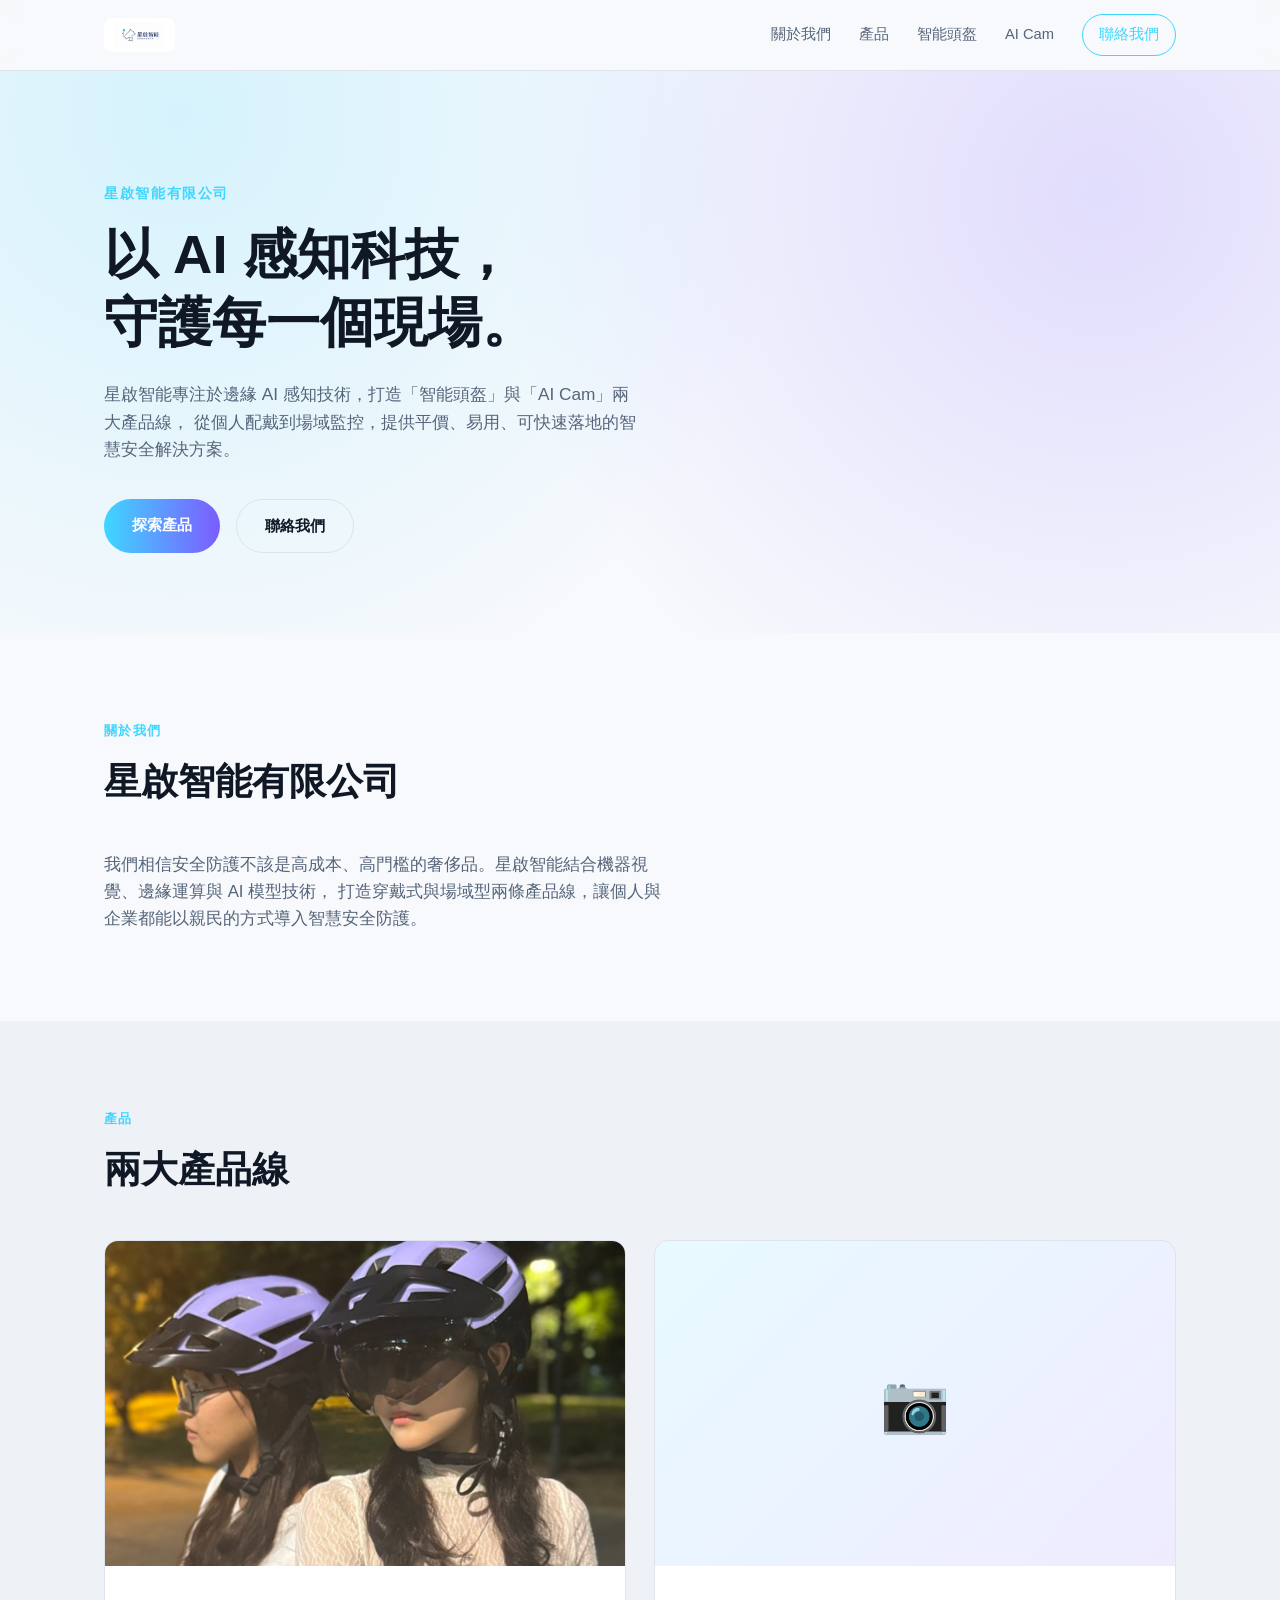
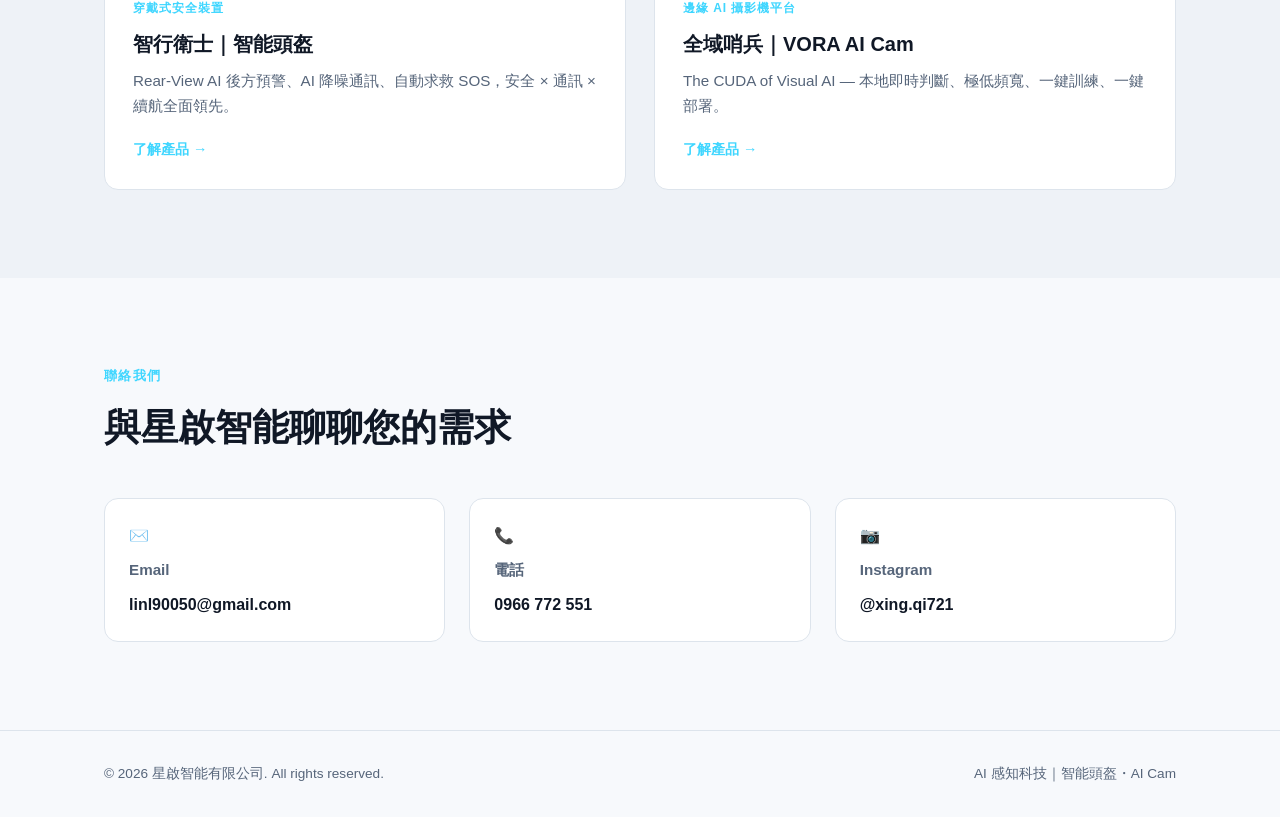
==== index.html @ 35f82ca1 "Replace text brand with company logo image in nav" ====
<!DOCTYPE html>
<html lang="zh-Hant">
<head>
<meta charset="UTF-8">
<meta name="viewport" content="width=device-width, initial-scale=1.0">
<title>星啟智能有限公司｜AI 感知科技</title>
<meta name="description" content="星啟智能有限公司 — 以邊緣 AI 感知科技，打造智能頭盔與 AI Cam 兩大產品線，守護人員安全與場域安全。">
<link rel="icon" href="data:image/svg+xml,<svg xmlns=%22http://www.w3.org/2000/svg%22 viewBox=%220 0 100 100%22><text y=%22.9em%22 font-size=%2290%22>✨</text></svg>">
<link rel="stylesheet" href="css/style.css">
</head>
<body>

<header class="nav" id="nav">
  <div class="nav-inner">
    <a href="#top" class="brand"><img src="img/brand/logo.png" alt="星啟智能有限公司"></a>
    <nav class="nav-links" id="navLinks">
      <a href="#about">關於我們</a>
      <a href="#products">產品</a>
      <a href="products/helmet.html">智能頭盔</a>
      <a href="products/aicam.html">AI Cam</a>
      <a href="#contact" class="cta-link">聯絡我們</a>
    </nav>
    <button class="nav-toggle" id="navToggle" aria-label="開啟選單">
      <span></span><span></span><span></span>
    </button>
  </div>
</header>

<main id="top">

  <section class="hero">
    <div class="hero-bg" aria-hidden="true"></div>
    <div class="container hero-inner">
      <p class="eyebrow">星啟智能有限公司</p>
      <h1>以 AI 感知科技，<br>守護每一個現場。</h1>
      <p class="hero-sub">星啟智能專注於邊緣 AI 感知技術，打造「智能頭盔」與「AI Cam」兩大產品線，
        從個人配戴到場域監控，提供平價、易用、可快速落地的智慧安全解決方案。</p>
      <div class="hero-cta">
        <a href="#products" class="btn btn-primary">探索產品</a>
        <a href="#contact" class="btn btn-ghost">聯絡我們</a>
      </div>
    </div>
  </section>

  <section id="about" class="section">
    <div class="container">
      <p class="section-label">關於我們</p>
      <h2>星啟智能有限公司</h2>
      <p style="color:var(--text-dim); max-width:60ch; font-size:1.05rem;">
        我們相信安全防護不該是高成本、高門檻的奢侈品。星啟智能結合機器視覺、邊緣運算與 AI 模型技術，
        打造穿戴式與場域型兩條產品線，讓個人與企業都能以親民的方式導入智慧安全防護。
      </p>
    </div>
  </section>

  <section id="products" class="section section-alt">
    <div class="container">
      <p class="section-label">產品</p>
      <h2>兩大產品線</h2>
      <div class="product-grid">
        <a href="products/helmet.html" class="product-card">
          <div class="product-media">
            <img src="img/helmet/helmet-card.jpg" alt="智行衛士智能頭盔實拍照片" loading="lazy">
          </div>
          <div class="product-body">
            <span class="product-tag">穿戴式安全裝置</span>
            <h3>智行衛士｜智能頭盔</h3>
            <p>Rear-View AI 後方預警、AI 降噪通訊、自動求救 SOS，安全 × 通訊 × 續航全面領先。</p>
            <span class="product-link">了解產品</span>
          </div>
        </a>
        <a href="products/aicam.html" class="product-card">
          <div class="product-media" aria-hidden="true">📷</div>
          <div class="product-body">
            <span class="product-tag">邊緣 AI 攝影機平台</span>
            <h3>全域哨兵｜VORA AI Cam</h3>
            <p>The CUDA of Visual AI — 本地即時判斷、極低頻寬、一鍵訓練、一鍵部署。</p>
            <span class="product-link">了解產品</span>
          </div>
        </a>
      </div>
    </div>
  </section>

  <section id="contact" class="section">
    <div class="container">
      <p class="section-label">聯絡我們</p>
      <h2>與星啟智能聊聊您的需求</h2>
      <div class="contact-grid">
        <a class="contact-card" href="mailto:linl90050@gmail.com">
          <span class="contact-icon">✉️</span>
          <h3>Email</h3>
          <span>linl90050@gmail.com</span>
        </a>
        <a class="contact-card" href="tel:0966772551">
          <span class="contact-icon">📞</span>
          <h3>電話</h3>
          <span>0966 772 551</span>
        </a>
        <a class="contact-card" href="https://www.instagram.com/xing.qi721?igsh=MXhjOGoxM2V5c2F6Nw%3D%3D&utm_source=qr" target="_blank" rel="noopener">
          <span class="contact-icon">📷</span>
          <h3>Instagram</h3>
          <span>@xing.qi721</span>
        </a>
      </div>
    </div>
  </section>

</main>

<footer class="footer">
  <div class="container footer-inner">
    <span>© <span id="year"></span> 星啟智能有限公司. All rights reserved.</span>
    <span>AI 感知科技｜智能頭盔・AI Cam</span>
  </div>
</footer>

<script src="js/main.js"></script>
</body>
</html>
---- css/style.css ----
:root {
  --bg: #0a0e14;
  --bg-alt: #0f1520;
  --surface: #131a26;
  --border: #22303f;
  --text: #eaf1f7;
  --text-dim: #9fb1c1;
  --accent: #3fd6ff;
  --accent-2: #7c5cff;
  --radius: 14px;
  --max-w: 1120px;
}

* { box-sizing: border-box; margin: 0; padding: 0; }

html { scroll-behavior: smooth; }

body {
  font-family: -apple-system, BlinkMacSystemFont, "Segoe UI", "PingFang TC", "Noto Sans TC", sans-serif;
  background: var(--bg);
  color: var(--text);
  line-height: 1.6;
  overflow-x: hidden;
}

.container {
  max-width: var(--max-w);
  margin: 0 auto;
  padding: 0 1.5rem;
}

a { color: inherit; text-decoration: none; }

img { max-width: 100%; display: block; }

/* Nav */
.nav {
  position: sticky;
  top: 0;
  z-index: 100;
  backdrop-filter: blur(12px);
  background: rgba(10, 14, 20, 0.75);
  border-bottom: 1px solid var(--border);
}
.nav-inner {
  max-width: var(--max-w);
  margin: 0 auto;
  padding: 0.9rem 1.5rem;
  display: flex;
  align-items: center;
  justify-content: space-between;
}
.brand {
  display: flex;
  align-items: center;
}
.brand img {
  display: block;
  height: 34px;
  width: auto;
  background: #ffffff;
  border-radius: 8px;
  padding: 4px 10px;
}
.nav-links {
  display: flex;
  gap: 1.75rem;
  align-items: center;
}
.nav-links a {
  font-size: 0.92rem;
  color: var(--text-dim);
  transition: color 0.2s;
  white-space: nowrap;
}
.nav-links a:hover { color: var(--text); }
.cta-link {
  padding: 0.5rem 1rem;
  border: 1px solid var(--accent);
  border-radius: 999px;
  color: var(--accent) !important;
}
.nav-toggle {
  display: none;
  flex-direction: column;
  gap: 5px;
  background: none;
  border: none;
  cursor: pointer;
  padding: 0.5rem;
}
.nav-toggle span {
  width: 22px;
  height: 2px;
  background: var(--text);
  display: block;
}

/* Hero */
.hero {
  position: relative;
  padding: 7rem 0 5rem;
  overflow: hidden;
}
.hero-bg {
  position: absolute;
  inset: -20% -10%;
  background:
    radial-gradient(circle at 20% 20%, rgba(63,214,255,0.18), transparent 45%),
    radial-gradient(circle at 80% 30%, rgba(124,92,255,0.18), transparent 45%);
  z-index: 0;
  pointer-events: none;
}
.hero-inner { position: relative; z-index: 1; }
.eyebrow {
  color: var(--accent);
  font-weight: 600;
  letter-spacing: 0.12em;
  text-transform: uppercase;
  font-size: 0.85rem;
  margin-bottom: 1rem;
}
.hero h1 {
  font-size: clamp(2rem, 5vw, 3.4rem);
  font-weight: 800;
  line-height: 1.25;
  max-width: 20ch;
}
.hero-sub {
  margin-top: 1.5rem;
  max-width: 56ch;
  color: var(--text-dim);
  font-size: 1.08rem;
}
.hero-cta {
  margin-top: 2.2rem;
  display: flex;
  gap: 1rem;
  flex-wrap: wrap;
}
.btn {
  display: inline-block;
  padding: 0.85rem 1.75rem;
  border-radius: 999px;
  font-weight: 600;
  font-size: 0.95rem;
  transition: transform 0.15s, opacity 0.15s;
}
.btn:hover { transform: translateY(-2px); }
.btn-primary {
  background: linear-gradient(90deg, var(--accent), var(--accent-2));
  color: #04101a;
}
.btn-ghost {
  border: 1px solid var(--border);
  color: var(--text);
}
.hero-stats {
  margin-top: 3.5rem;
  display: flex;
  gap: 3rem;
  flex-wrap: wrap;
}
.hero-stats strong {
  display: block;
  font-size: 2rem;
  font-weight: 800;
  color: var(--accent);
}
.hero-stats span {
  color: var(--text-dim);
  font-size: 0.85rem;
}

/* Sections */
.section { padding: 5.5rem 0; }
.section-alt { background: var(--bg-alt); }
.section-label {
  color: var(--accent);
  font-weight: 700;
  letter-spacing: 0.1em;
  text-transform: uppercase;
  font-size: 0.8rem;
  margin-bottom: 0.75rem;
}
.section h2 {
  font-size: clamp(1.6rem, 3vw, 2.3rem);
  font-weight: 800;
  margin-bottom: 2.5rem;
  max-width: 24ch;
}

.grid-2 {
  display: grid;
  grid-template-columns: repeat(2, 1fr);
  gap: 1.5rem;
}
.grid-3 {
  display: grid;
  grid-template-columns: repeat(3, 1fr);
  gap: 1.5rem;
}

.card, .feature, .price-card {
  background: var(--surface);
  border: 1px solid var(--border);
  border-radius: var(--radius);
  padding: 1.75rem;
}
.card h3, .feature h3 { font-size: 1.1rem; margin-bottom: 0.6rem; }
.card p, .feature p { color: var(--text-dim); font-size: 0.95rem; }
.card-num {
  display: block;
  font-size: 0.8rem;
  color: var(--accent);
  font-weight: 700;
  margin-bottom: 0.75rem;
}
.feature-icon { font-size: 1.8rem; margin-bottom: 0.75rem; }

.steps {
  list-style: none;
  display: grid;
  grid-template-columns: repeat(3, 1fr);
  gap: 1rem;
  margin-bottom: 3rem;
}
.steps li {
  background: var(--surface);
  border: 1px solid var(--border);
  border-radius: var(--radius);
  padding: 1.25rem;
  font-size: 0.92rem;
  color: var(--text-dim);
  display: flex;
  gap: 0.9rem;
  align-items: flex-start;
}
.steps li span {
  flex-shrink: 0;
  width: 28px;
  height: 28px;
  border-radius: 50%;
  background: linear-gradient(135deg, var(--accent), var(--accent-2));
  color: #04101a;
  font-weight: 800;
  display: flex;
  align-items: center;
  justify-content: center;
  font-size: 0.85rem;
}

.arch-features { align-items: start; }
.check-list { list-style: none; display: flex; flex-direction: column; gap: 0.9rem; }
.check-list li {
  padding-left: 1.6rem;
  position: relative;
  color: var(--text-dim);
  font-size: 0.95rem;
}
.check-list li::before {
  content: "✓";
  position: absolute;
  left: 0;
  color: var(--accent);
  font-weight: 800;
}

.table {
  width: 100%;
  border-collapse: collapse;
  background: var(--surface);
  border: 1px solid var(--border);
  border-radius: var(--radius);
  overflow: hidden;
}
.table th, .table td {
  text-align: left;
  padding: 0.9rem 1.1rem;
  border-bottom: 1px solid var(--border);
  font-size: 0.92rem;
}
.table th {
  color: var(--accent);
  font-size: 0.78rem;
  text-transform: uppercase;
  letter-spacing: 0.06em;
}
.table td { color: var(--text-dim); }
.table tr:last-child td { border-bottom: none; }
.table-wide { display: block; overflow-x: auto; white-space: nowrap; }

.pricing-grid .price-card { text-align: center; }
.price-card h3 { font-size: 1rem; color: var(--text-dim); margin-bottom: 1rem; }
.price-card .price {
  font-size: 1.7rem;
  font-weight: 800;
  color: var(--text);
  margin-bottom: 0.5rem;
}
.price-card .price span { font-size: 0.85rem; font-weight: 400; color: var(--text-dim); }
.price-card.featured {
  border-color: var(--accent);
  background: linear-gradient(180deg, rgba(63,214,255,0.08), var(--surface));
}
.price-desc { color: var(--text-dim); font-size: 0.88rem; }

.market-note {
  margin-top: 1.5rem;
  color: var(--text-dim);
  font-size: 0.92rem;
}

.timeline { display: flex; flex-direction: column; gap: 1.5rem; }
.timeline-item {
  display: flex;
  gap: 1.75rem;
  align-items: flex-start;
  background: var(--surface);
  border: 1px solid var(--border);
  border-radius: var(--radius);
  padding: 1.75rem;
}
.timeline-year {
  font-size: 1.5rem;
  font-weight: 800;
  color: var(--accent);
  flex-shrink: 0;
  min-width: 4.5rem;
}
.timeline-content h3 { margin-bottom: 0.4rem; }
.timeline-content p { color: var(--text-dim); font-size: 0.95rem; }

.section-cta { text-align: center; }
.cta-inner h2 { margin: 0 auto 0.75rem; max-width: 28ch; }
.cta-inner p { color: var(--text-dim); max-width: 44ch; margin: 0 auto 2rem; }

.gallery {
  display: grid;
  grid-template-columns: repeat(3, 1fr);
  gap: 1.5rem;
}
.gallery-item {
  background: var(--surface);
  border: 1px solid var(--border);
  border-radius: var(--radius);
  overflow: hidden;
}
.gallery-item img,
.gallery-item video {
  width: 100%;
  aspect-ratio: 4 / 3;
  object-fit: cover;
  background: var(--bg-alt);
}
.gallery-item figcaption {
  padding: 0.9rem 1.1rem;
  font-size: 0.88rem;
  color: var(--text-dim);
}

.product-grid {
  display: grid;
  grid-template-columns: repeat(2, 1fr);
  gap: 1.75rem;
}
.product-card {
  display: block;
  background: var(--surface);
  border: 1px solid var(--border);
  border-radius: var(--radius);
  overflow: hidden;
  transition: transform 0.2s, border-color 0.2s;
}
.product-card:hover { transform: translateY(-4px); border-color: var(--accent); }
.product-media {
  aspect-ratio: 16 / 10;
  display: flex;
  align-items: center;
  justify-content: center;
  font-size: 3.5rem;
  background: linear-gradient(135deg, rgba(63,214,255,0.12), rgba(124,92,255,0.12));
  overflow: hidden;
}
.product-media img {
  width: 100%;
  height: 100%;
  object-fit: cover;
}
.product-body { padding: 1.75rem; }
.product-tag {
  display: inline-block;
  font-size: 0.75rem;
  font-weight: 700;
  letter-spacing: 0.08em;
  text-transform: uppercase;
  color: var(--accent);
  margin-bottom: 0.6rem;
}
.product-body h3 { font-size: 1.25rem; margin-bottom: 0.6rem; }
.product-body p { color: var(--text-dim); font-size: 0.95rem; margin-bottom: 1.1rem; }
.product-link { color: var(--accent); font-weight: 600; font-size: 0.9rem; }
.product-link::after { content: " →"; }

.contact-grid {
  display: grid;
  grid-template-columns: repeat(3, 1fr);
  gap: 1.5rem;
  margin-top: 2rem;
}
.contact-card {
  display: flex;
  flex-direction: column;
  gap: 0.6rem;
  background: var(--surface);
  border: 1px solid var(--border);
  border-radius: var(--radius);
  padding: 1.5rem;
  transition: border-color 0.2s;
}
.contact-card:hover { border-color: var(--accent); }
.contact-icon { font-size: 1.6rem; }
.contact-card h3 { font-size: 0.95rem; color: var(--text-dim); font-weight: 600; }
.contact-card span { font-size: 1rem; font-weight: 600; word-break: break-word; }

.breadcrumb {
  color: var(--text-dim);
  font-size: 0.88rem;
  margin-bottom: 1.5rem;
}
.breadcrumb a { color: var(--accent); }

.product-hero {
  display: grid;
  grid-template-columns: 1fr 1fr;
  gap: 3rem;
  align-items: center;
}
.product-hero-media {
  aspect-ratio: 4 / 3;
  border-radius: var(--radius);
  background: linear-gradient(135deg, rgba(63,214,255,0.14), rgba(124,92,255,0.14));
  border: 1px solid var(--border);
  display: flex;
  align-items: center;
  justify-content: center;
  font-size: 5rem;
  overflow: hidden;
}
.product-hero-media img {
  width: 100%;
  height: 100%;
  object-fit: cover;
}

.footer {
  border-top: 1px solid var(--border);
  padding: 2rem 0;
}
.footer-inner {
  display: flex;
  justify-content: space-between;
  color: var(--text-dim);
  font-size: 0.85rem;
  flex-wrap: wrap;
  gap: 0.5rem;
}

/* Light theme */
@media (prefers-color-scheme: light) {
  :root {
    --bg: #f7f9fc;
    --bg-alt: #eef2f7;
    --surface: #ffffff;
    --border: #dde4ec;
    --text: #101826;
    --text-dim: #56657a;
  }
  .nav { background: rgba(247, 249, 252, 0.8); }
  .btn-primary { color: #ffffff; }
}

/* Responsive */
@media (max-width: 860px) {
  .nav-links {
    position: fixed;
    top: 60px;
    left: 0;
    right: 0;
    background: var(--bg);
    border-bottom: 1px solid var(--border);
    flex-direction: column;
    align-items: flex-start;
    padding: 1.5rem;
    gap: 1.25rem;
    transform: translateY(-150%);
    transition: transform 0.25s ease;
  }
  .nav-links.open { transform: translateY(0); }
  .nav-toggle { display: flex; }
  .grid-2, .grid-3, .steps { grid-template-columns: 1fr; }
  .product-grid, .contact-grid, .product-hero, .gallery { grid-template-columns: 1fr; }
  .hero { padding: 5rem 0 3.5rem; }
}
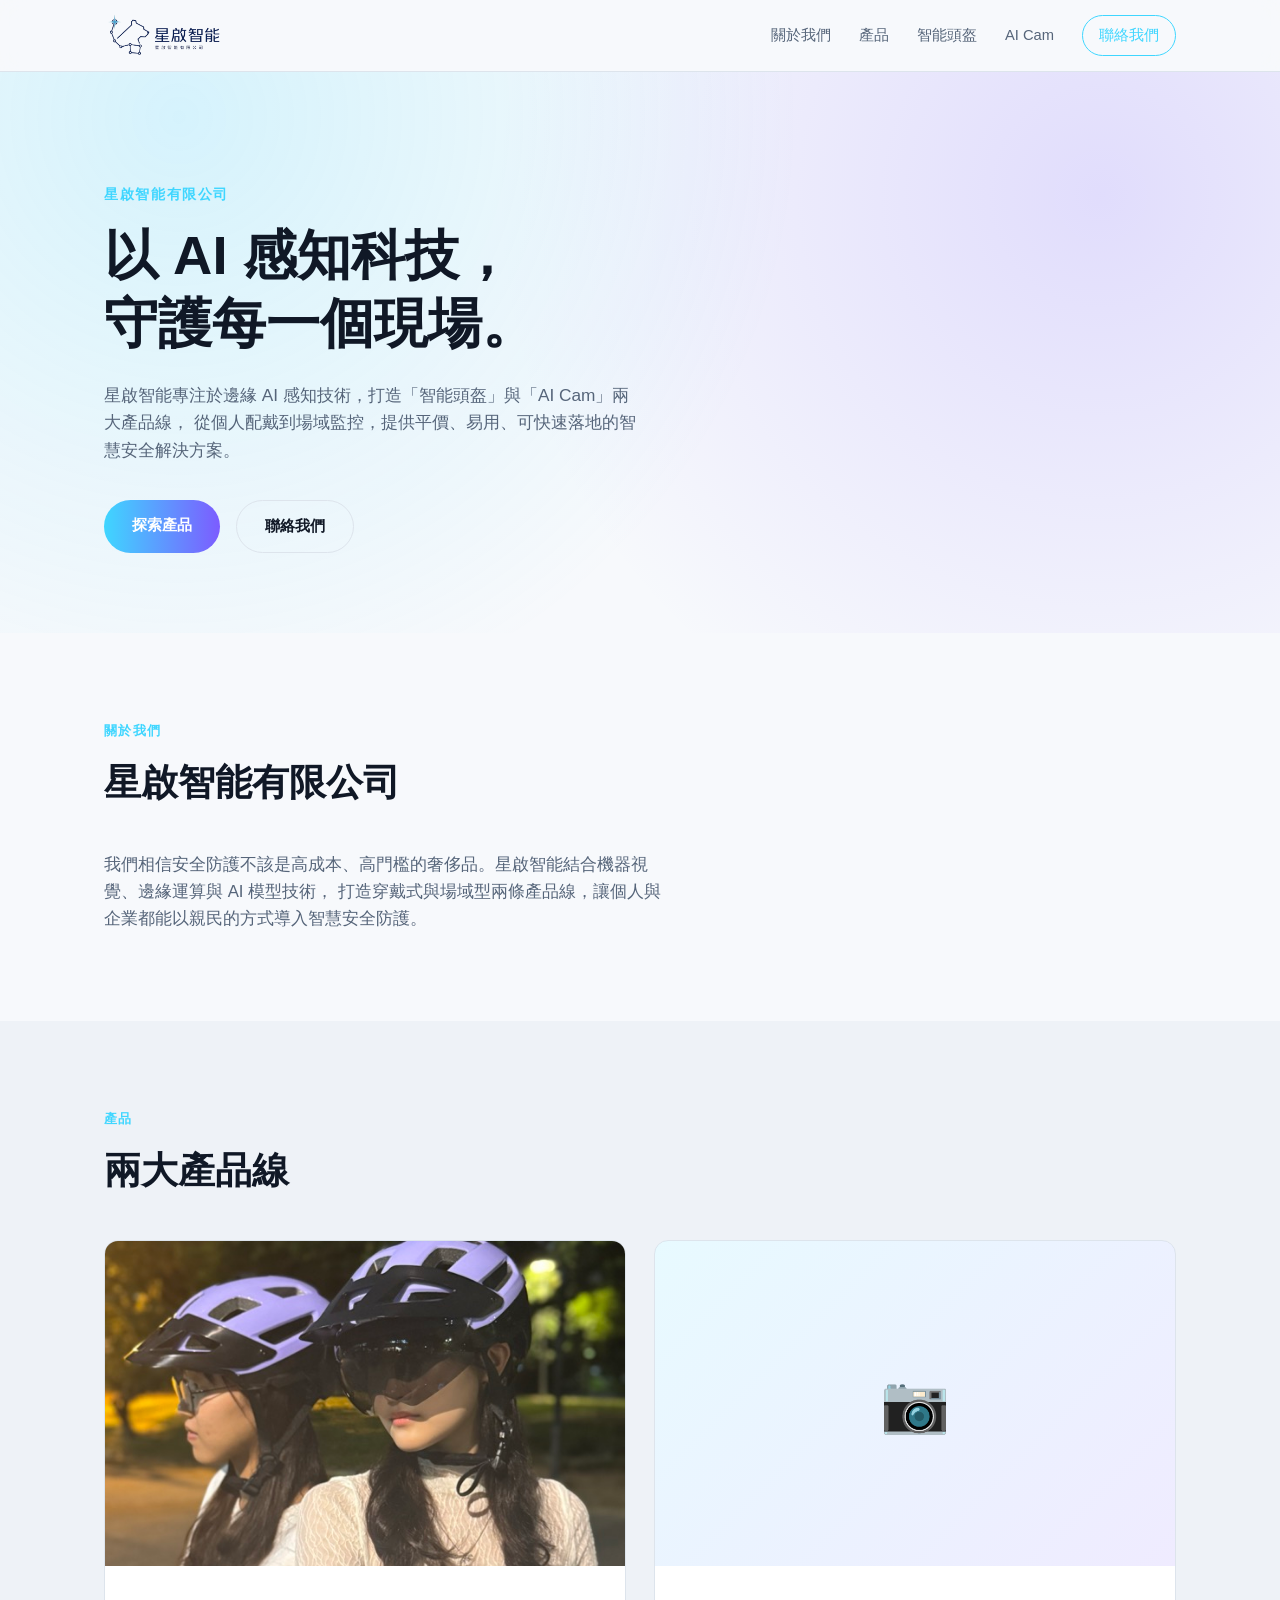
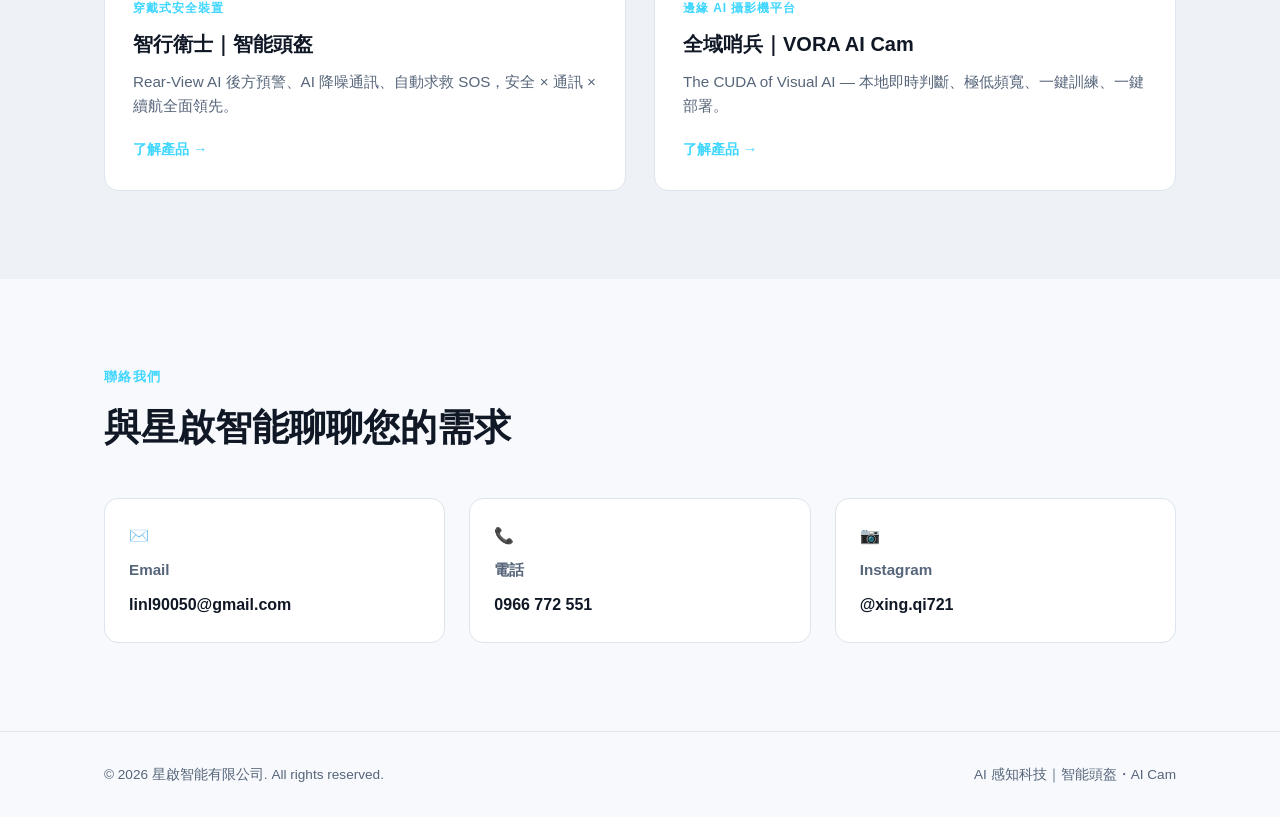
==== commit a963a523: "Add cache-busting version params to CSS/JS/logo asset references" ====
--- a/index.html
+++ b/index.html
@@ -6,13 +6,13 @@
 <title>星啟智能有限公司｜AI 感知科技</title>
 <meta name="description" content="星啟智能有限公司 — 以邊緣 AI 感知科技，打造智能頭盔與 AI Cam 兩大產品線，守護人員安全與場域安全。">
 <link rel="icon" href="data:image/svg+xml,<svg xmlns=%22http://www.w3.org/2000/svg%22 viewBox=%220 0 100 100%22><text y=%22.9em%22 font-size=%2290%22>✨</text></svg>">
-<link rel="stylesheet" href="css/style.css">
+<link rel="stylesheet" href="css/style.css?v=1784626027">
 </head>
 <body>
 
 <header class="nav" id="nav">
   <div class="nav-inner">
-    <a href="#top" class="brand"><img src="img/brand/logo.png" alt="星啟智能有限公司"></a>
+    <a href="#top" class="brand"><img src="img/brand/logo.png?v=1784626027" alt="星啟智能有限公司"></a>
     <nav class="nav-links" id="navLinks">
       <a href="#about">關於我們</a>
       <a href="#products">產品</a>
@@ -115,6 +115,6 @@
   </div>
 </footer>
 
-<script src="js/main.js"></script>
+<script src="js/main.js?v=1784626027"></script>
 </body>
 </html>
--- a/css/style.css
+++ b/css/style.css
@@ -56,11 +56,8 @@
 }
 .brand img {
   display: block;
-  height: 34px;
+  height: 42px;
   width: auto;
-  background: #ffffff;
-  border-radius: 8px;
-  padding: 4px 10px;
 }
 .nav-links {
   display: flex;
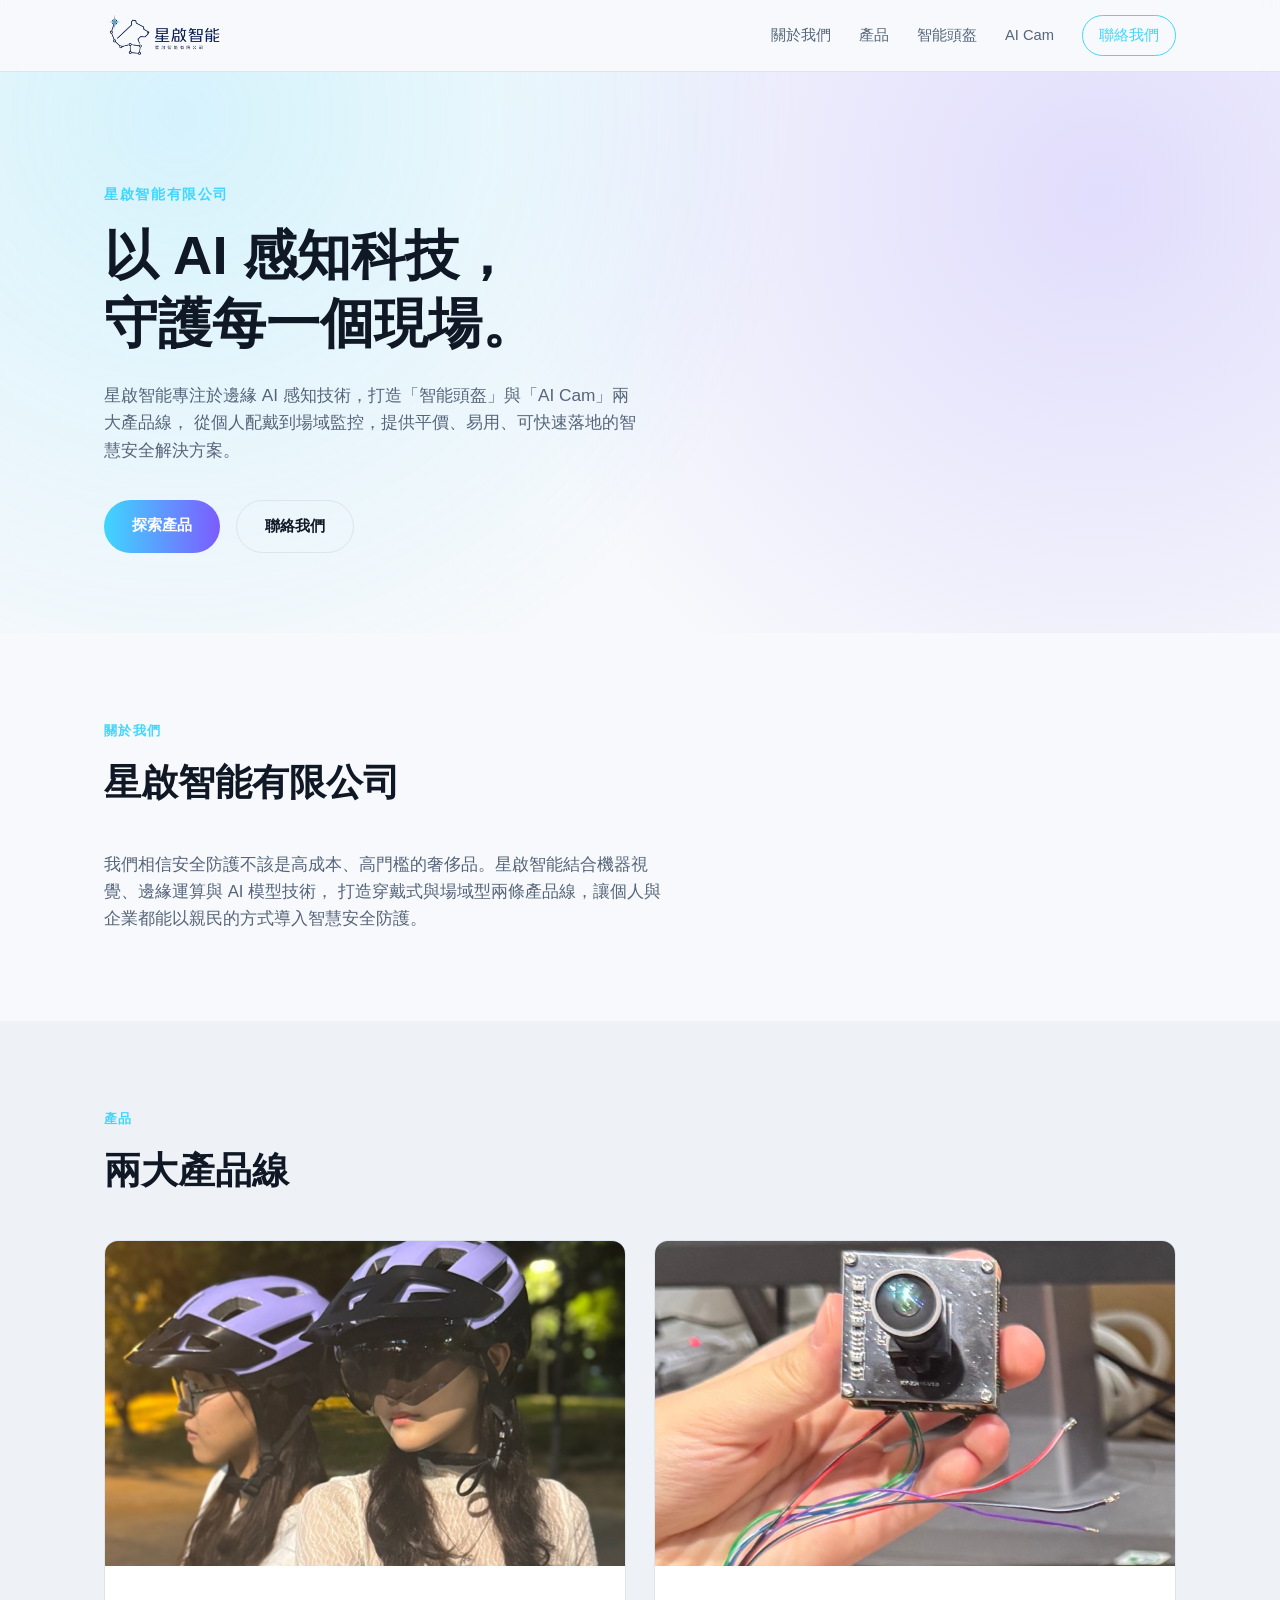
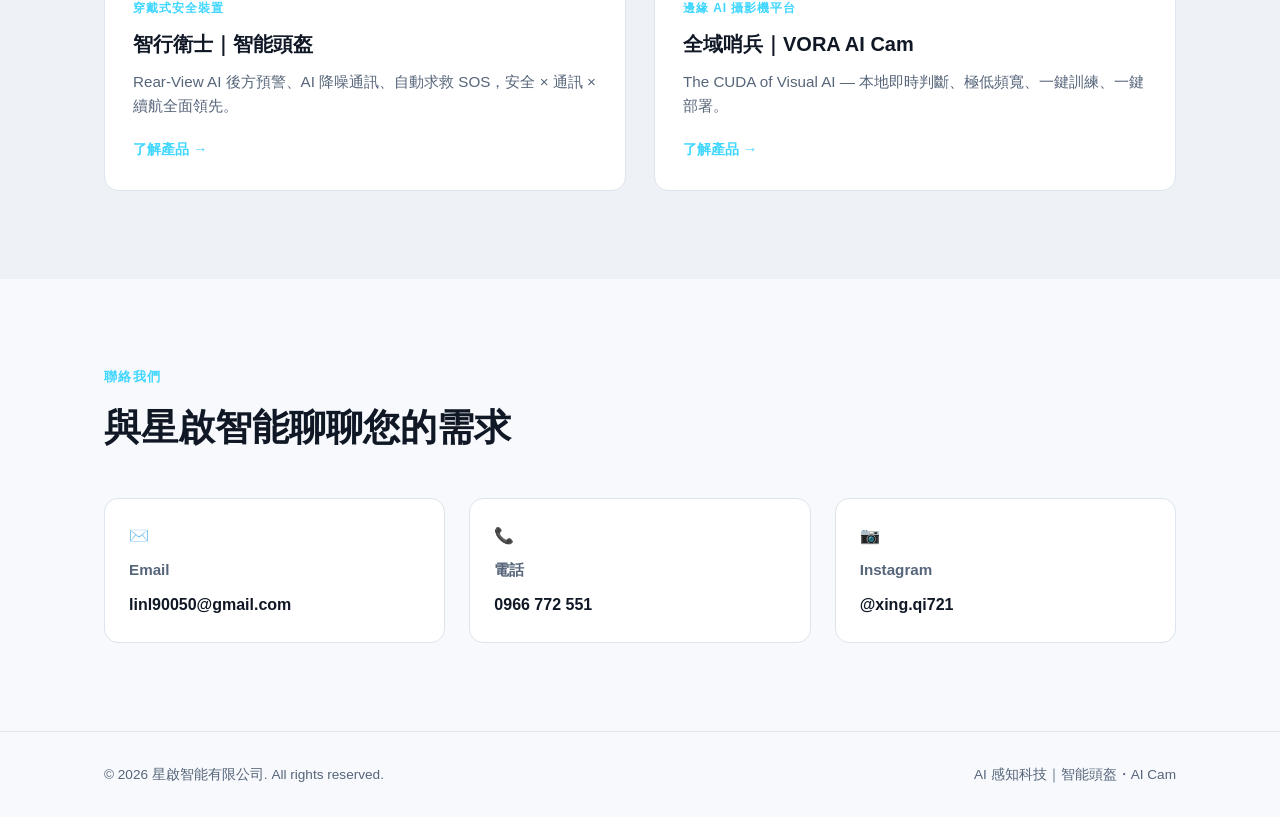
==== commit 006cf3b0: "Replace AI Cam emoji placeholders with bare module photo" ====
--- a/index.html
+++ b/index.html
@@ -6,7 +6,7 @@
 <title>星啟智能有限公司｜AI 感知科技</title>
 <meta name="description" content="星啟智能有限公司 — 以邊緣 AI 感知科技，打造智能頭盔與 AI Cam 兩大產品線，守護人員安全與場域安全。">
 <link rel="icon" href="data:image/svg+xml,<svg xmlns=%22http://www.w3.org/2000/svg%22 viewBox=%220 0 100 100%22><text y=%22.9em%22 font-size=%2290%22>✨</text></svg>">
-<link rel="stylesheet" href="css/style.css?v=1784626027">
+<link rel="stylesheet" href="css/style.css?v=1784627147">
 </head>
 <body>
 
@@ -70,7 +70,9 @@
           </div>
         </a>
         <a href="products/aicam.html" class="product-card">
-          <div class="product-media" aria-hidden="true">📷</div>
+          <div class="product-media">
+            <img src="img/aicam/aicam-1.jpg" alt="VORA AI Cam 核心鏡頭模組裸機" loading="lazy">
+          </div>
           <div class="product-body">
             <span class="product-tag">邊緣 AI 攝影機平台</span>
             <h3>全域哨兵｜VORA AI Cam</h3>
@@ -115,6 +117,6 @@
   </div>
 </footer>
 
-<script src="js/main.js?v=1784626027"></script>
+<script src="js/main.js?v=1784627147"></script>
 </body>
 </html>
--- a/css/style.css
+++ b/css/style.css
@@ -349,6 +349,32 @@
   aspect-ratio: 4 / 3;
   object-fit: cover;
   background: var(--bg-alt);
+}
+.video-wrap {
+  position: relative;
+}
+.play-overlay {
+  position: absolute;
+  top: 50%;
+  left: 50%;
+  transform: translate(-50%, -50%);
+  width: 56px;
+  height: 56px;
+  border-radius: 50%;
+  border: none;
+  background: rgba(10, 14, 20, 0.65);
+  color: #ffffff;
+  font-size: 1.2rem;
+  display: flex;
+  align-items: center;
+  justify-content: center;
+  cursor: pointer;
+  transition: opacity 0.2s, transform 0.2s;
+}
+.play-overlay:hover { transform: translate(-50%, -50%) scale(1.08); }
+.play-overlay.is-hidden {
+  opacity: 0;
+  pointer-events: none;
 }
 .gallery-item figcaption {
   padding: 0.9rem 1.1rem;
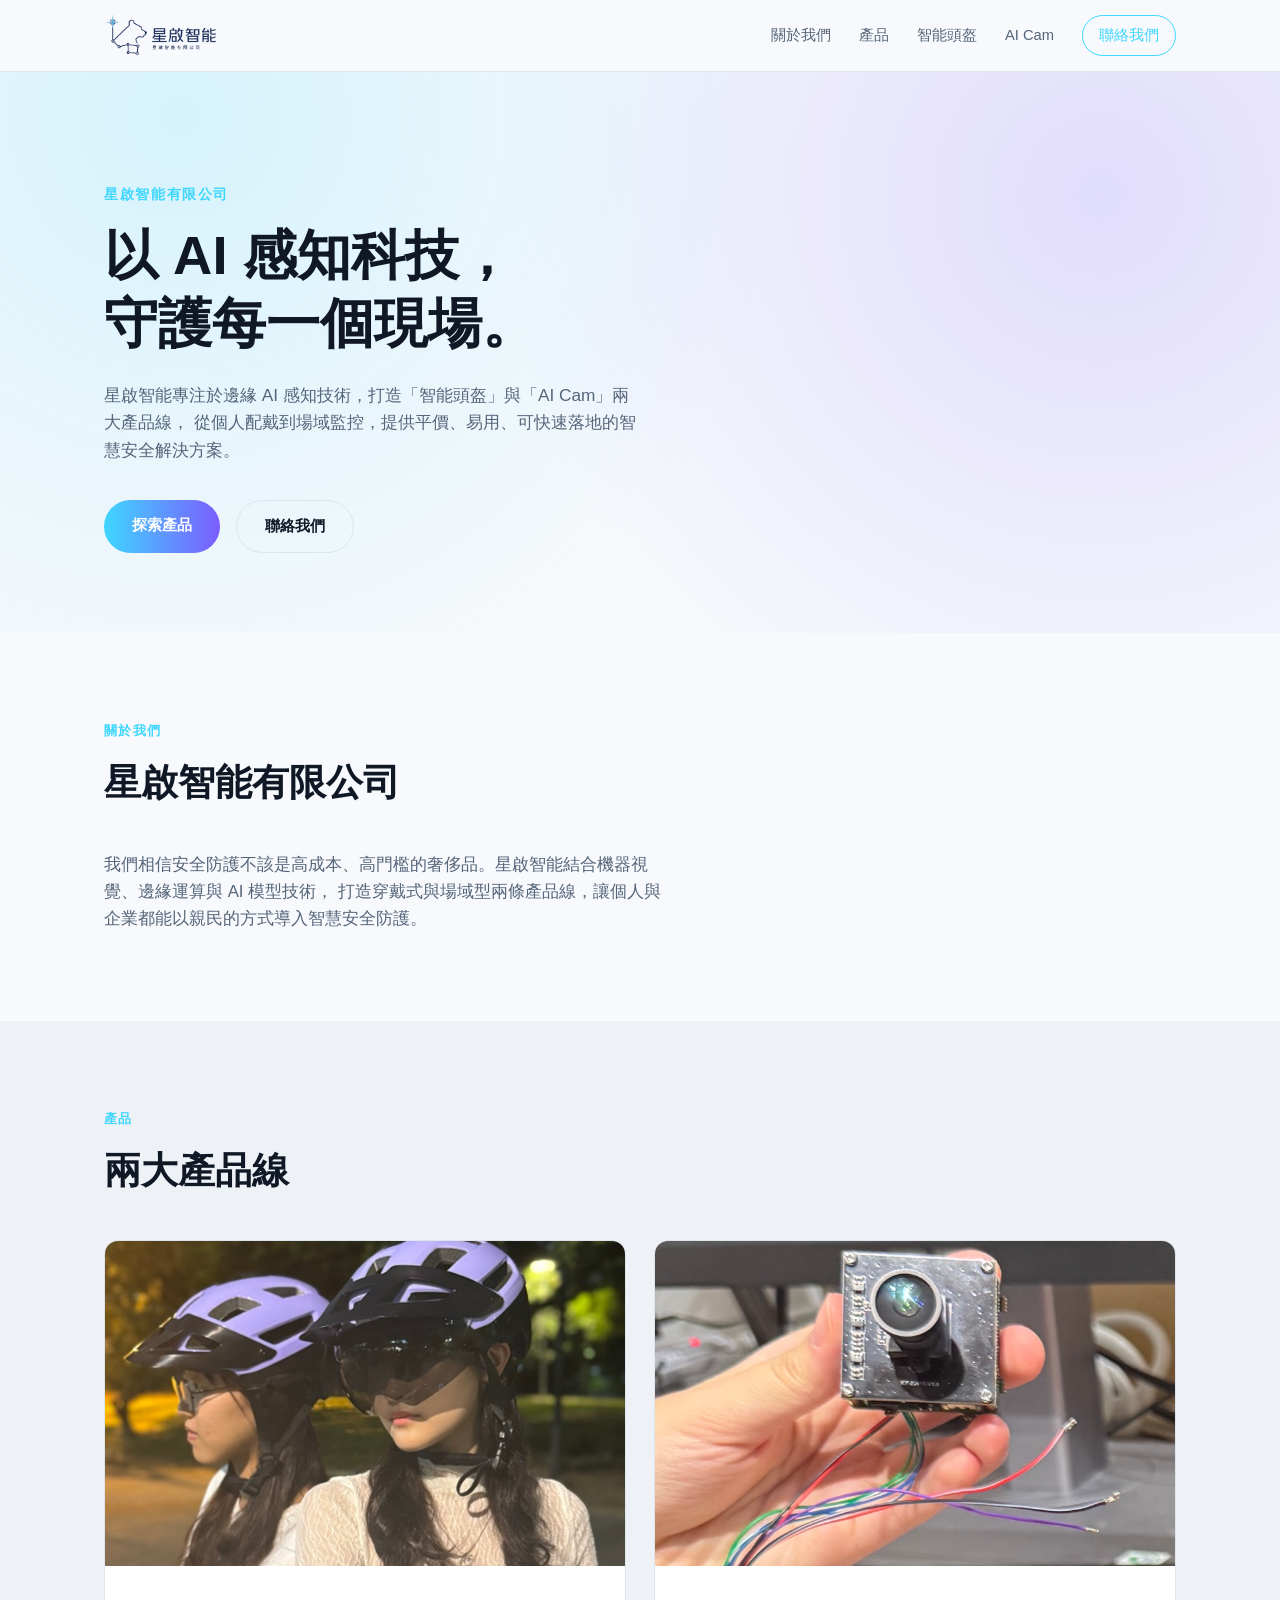
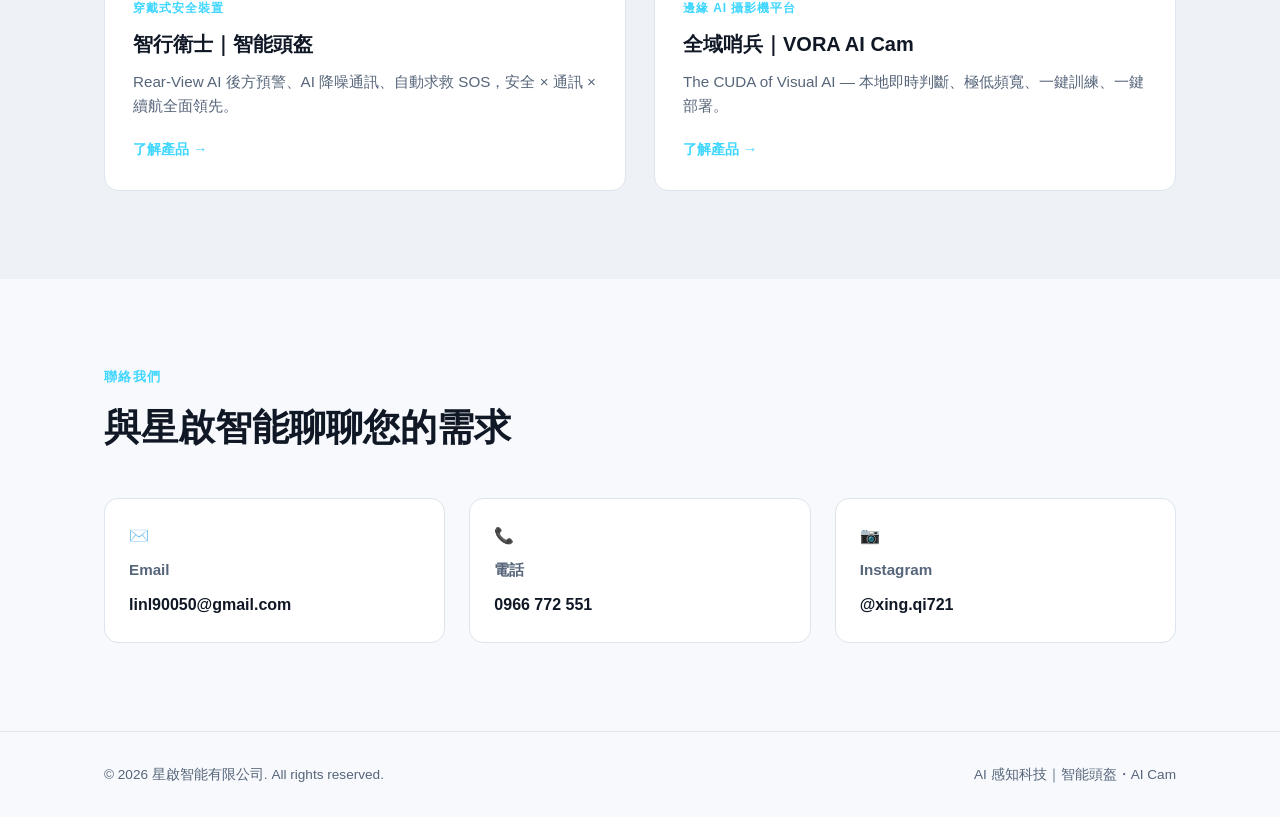
==== commit b9389847: "Replace nav brand logo with new version" ====
--- a/index.html
+++ b/index.html
@@ -6,13 +6,13 @@
 <title>星啟智能有限公司｜AI 感知科技</title>
 <meta name="description" content="星啟智能有限公司 — 以邊緣 AI 感知科技，打造智能頭盔與 AI Cam 兩大產品線，守護人員安全與場域安全。">
 <link rel="icon" href="data:image/svg+xml,<svg xmlns=%22http://www.w3.org/2000/svg%22 viewBox=%220 0 100 100%22><text y=%22.9em%22 font-size=%2290%22>✨</text></svg>">
-<link rel="stylesheet" href="css/style.css?v=1784627147">
+<link rel="stylesheet" href="css/style.css?v=1784629890">
 </head>
 <body>
 
 <header class="nav" id="nav">
   <div class="nav-inner">
-    <a href="#top" class="brand"><img src="img/brand/logo.png?v=1784626027" alt="星啟智能有限公司"></a>
+    <a href="#top" class="brand"><img src="img/brand/logo.png?v=1784636500" alt="星啟智能有限公司"></a>
     <nav class="nav-links" id="navLinks">
       <a href="#about">關於我們</a>
       <a href="#products">產品</a>
@@ -117,6 +117,6 @@
   </div>
 </footer>
 
-<script src="js/main.js?v=1784627147"></script>
+<script src="js/main.js?v=1784629890"></script>
 </body>
 </html>
--- a/css/style.css
+++ b/css/style.css
@@ -332,6 +332,24 @@
 .cta-inner h2 { margin: 0 auto 0.75rem; max-width: 28ch; }
 .cta-inner p { color: var(--text-dim); max-width: 44ch; margin: 0 auto 2rem; }
 
+.video-embed {
+  position: relative;
+  width: 100%;
+  max-width: 840px;
+  aspect-ratio: 16 / 9;
+  border-radius: var(--radius);
+  overflow: hidden;
+  border: 1px solid var(--border);
+  background: var(--bg-alt);
+}
+.video-embed iframe {
+  position: absolute;
+  inset: 0;
+  width: 100%;
+  height: 100%;
+  border: 0;
+}
+
 .gallery {
   display: grid;
   grid-template-columns: repeat(3, 1fr);
@@ -349,32 +367,6 @@
   aspect-ratio: 4 / 3;
   object-fit: cover;
   background: var(--bg-alt);
-}
-.video-wrap {
-  position: relative;
-}
-.play-overlay {
-  position: absolute;
-  top: 50%;
-  left: 50%;
-  transform: translate(-50%, -50%);
-  width: 56px;
-  height: 56px;
-  border-radius: 50%;
-  border: none;
-  background: rgba(10, 14, 20, 0.65);
-  color: #ffffff;
-  font-size: 1.2rem;
-  display: flex;
-  align-items: center;
-  justify-content: center;
-  cursor: pointer;
-  transition: opacity 0.2s, transform 0.2s;
-}
-.play-overlay:hover { transform: translate(-50%, -50%) scale(1.08); }
-.play-overlay.is-hidden {
-  opacity: 0;
-  pointer-events: none;
 }
 .gallery-item figcaption {
   padding: 0.9rem 1.1rem;
